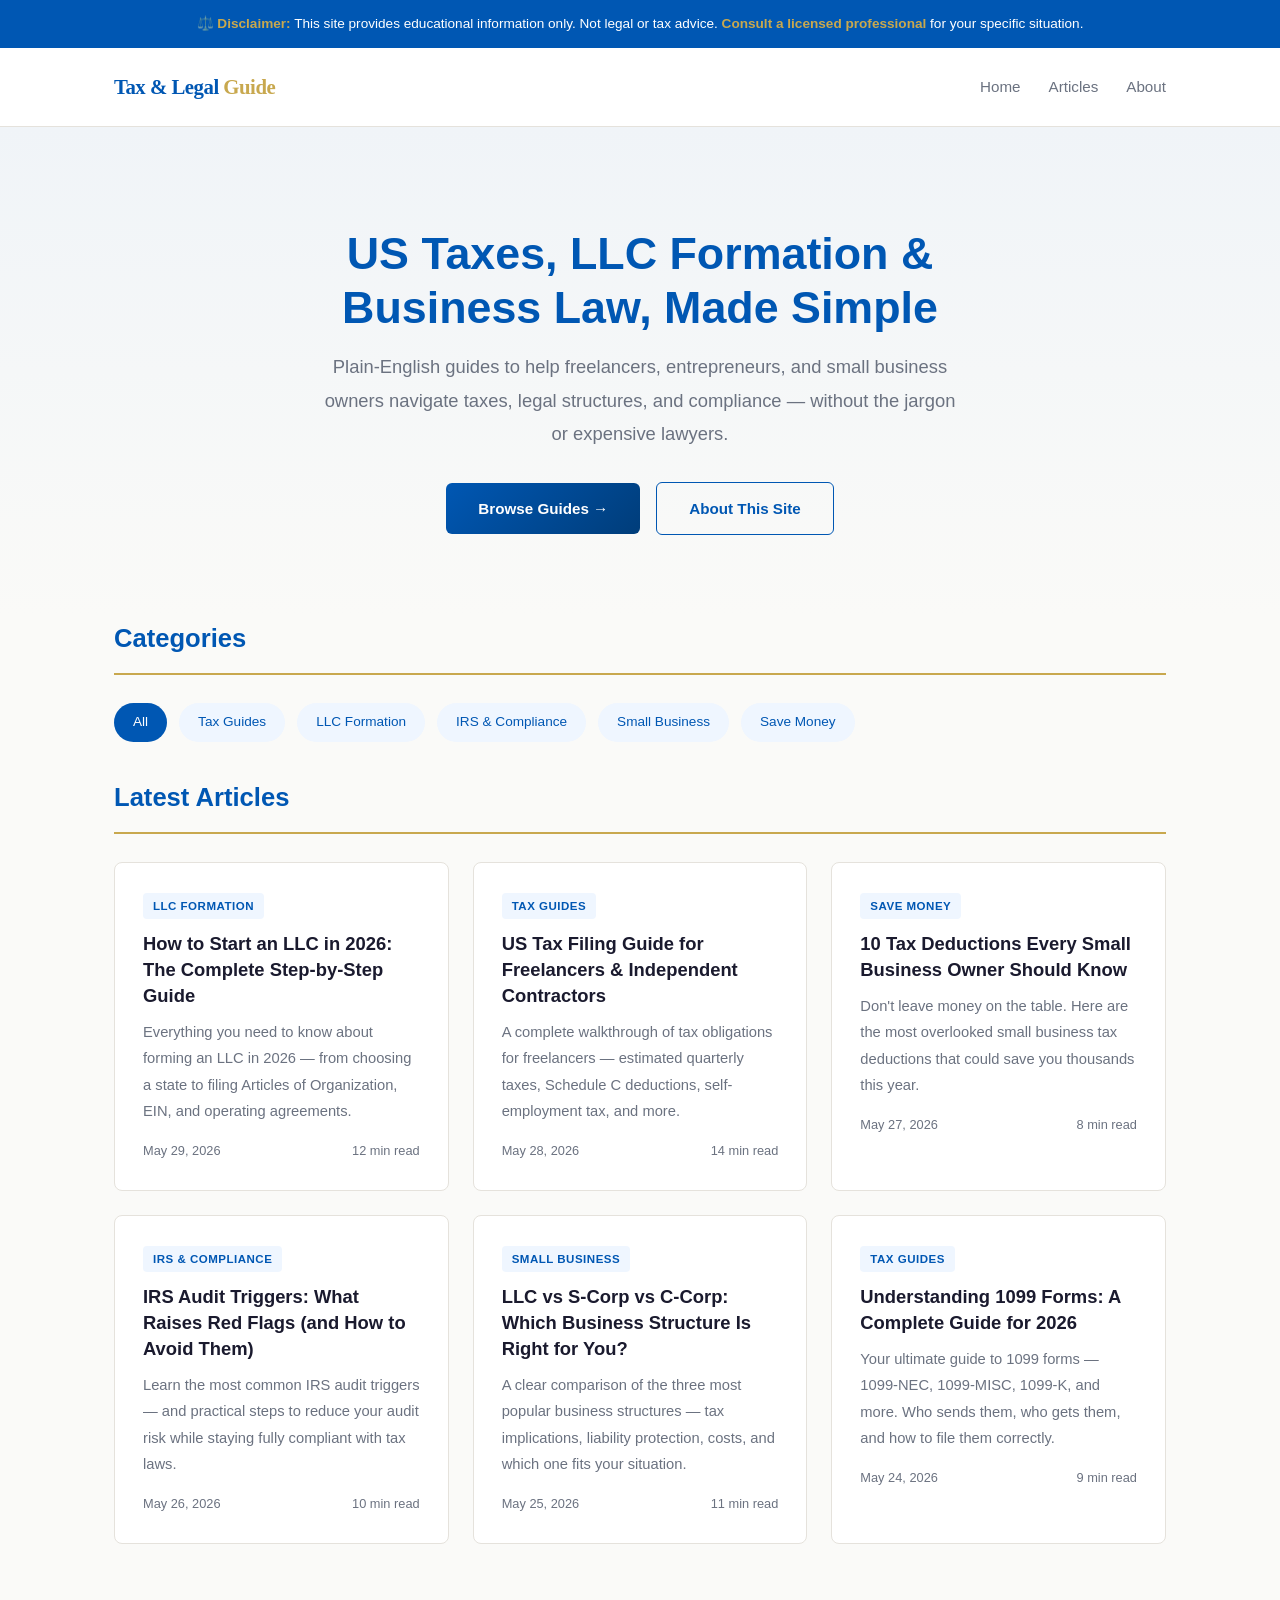
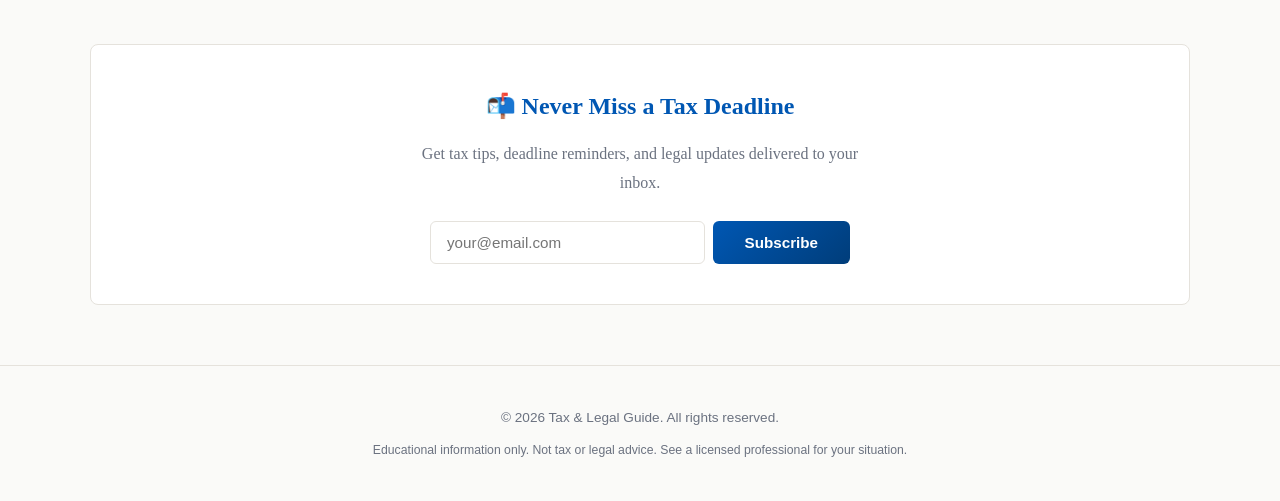
==== index.html @ c6a46f3a "🚀 Initial: Tax & Legal Guide site launch" ====
<!DOCTYPE html>
<html lang="en">
<head>
  <meta charset="UTF-8">
  <meta name="viewport" content="width=device-width, initial-scale=1.0">
  <title>Tax & Legal Guide - US Tax Filing, LLC Setup & Business Law Explained</title>
  <meta name="description" content="Plain-English guides on US taxes, LLC formation, IRS rules, and small business legal essentials. Save money, stay compliant, and make informed decisions.">
  <link rel="canonical" href="https://taxlegalguide.com/">
  <link rel="stylesheet" href="/assets/css/style.css">

  <!-- Open Graph -->
  <meta property="og:title" content="Tax & Legal Guide - US Tax, LLC & Business Law Explained">
  <meta property="og:description" content="Plain-English tax and legal guides for small business owners and freelancers.">
  <meta property="og:type" content="website">
  <meta property="og:url" content="https://taxlegalguide.com/">

  <!-- Twitter -->
  <meta name="twitter:card" content="summary_large_image">
  <meta name="twitter:title" content="Tax & Legal Guide">
  <meta name="twitter:description" content="US taxes, LLC setup, and business law made simple.">
</head>
<body>
  <div class="trust-banner">
    <div class="container">
      ⚖️ <strong>Disclaimer:</strong> This site provides educational information only. Not legal or tax advice. <strong>Consult a licensed professional</strong> for your specific situation.
    </div>
  </div>

  <header>
    <div class="container header-inner">
      <a href="/" class="logo">Tax & Legal <span>Guide</span></a>
      <ul class="nav-links">
        <li><a href="/">Home</a></li>
        <li><a href="/articles/">Articles</a></li>
        <li><a href="/about.html">About</a></li>
      </ul>
    </div>
  </header>

  <section class="hero">
    <div class="container">
      <h1>US Taxes, LLC Formation &<br>Business Law, Made Simple</h1>
      <p>Plain-English guides to help freelancers, entrepreneurs, and small business owners navigate taxes, legal structures, and compliance — without the jargon or expensive lawyers.</p>
      <a href="/articles/" class="btn btn-primary">Browse Guides →</a>
      <a href="/about.html" style="margin-left:12px;" class="btn btn-outline">About This Site</a>
    </div>
  </section>

  <section class="container">
    <h2 class="section-title">Categories</h2>
    <div class="categories">
      <span class="cat-tag active">All</span>
      <span class="cat-tag">Tax Guides</span>
      <span class="cat-tag">LLC Formation</span>
      <span class="cat-tag">IRS & Compliance</span>
      <span class="cat-tag">Small Business</span>
      <span class="cat-tag">Save Money</span>
    </div>
  </section>

  <section class="container">
    <h2 class="section-title">Latest Articles</h2>
    <div class="articles-grid" id="latest-articles">
      <!-- Articles loaded via JS -->
    </div>
  </section>

  <section class="container" style="padding: 40px 0 60px;">
    <div style="background: var(--bg-card); border-radius: 8px; padding: 40px; border: 1px solid var(--border); text-align: center;">
      <h2 style="font-size: 1.5em; margin-bottom: 12px; color: var(--primary);">📬 Never Miss a Tax Deadline</h2>
      <p style="color: var(--text-muted); margin-bottom: 24px; max-width: 480px; margin-left: auto; margin-right: auto;">Get tax tips, deadline reminders, and legal updates delivered to your inbox.</p>
      <form style="display: flex; gap: 8px; max-width: 420px; margin: 0 auto;">
        <input type="email" placeholder="your@email.com" style="flex: 1; padding: 12px 16px; border-radius: 6px; border: 1px solid var(--border); background: #fff; color: var(--text); font-size: 0.95em;">
        <button type="submit" class="btn btn-primary">Subscribe</button>
      </form>
    </div>
  </section>

  <footer>
    <div class="container">
      <p>© 2026 Tax & Legal Guide. All rights reserved.</p>
      <p style="margin-top: 8px; font-size: 0.9em;">Educational information only. Not tax or legal advice. See a licensed professional for your situation.</p>
    </div>
  </footer>

  <script src="/assets/js/main.js"></script>
</body>
</html>
---- assets/css/style.css ----
/* ===== Legal & Tax Education Site - style.css ===== */
:root {
  --primary: #0057B3;
  --primary-dark: #003D7A;
  --accent: #C8A84E;
  --bg: #FAFAF8;
  --bg-card: #FFFFFF;
  --bg-card-hover: #F5F3EE;
  --text: #1A1A2E;
  --text-muted: #6B7280;
  --border: #E5E2DC;
  --gradient: linear-gradient(135deg, #0057B3, #003D7A);
}

*, *::before, *::after { box-sizing: border-box; margin: 0; padding: 0; }

body {
  font-family: 'Georgia', 'Times New Roman', serif;
  background: var(--bg);
  color: var(--text);
  line-height: 1.8;
  -webkit-font-smoothing: antialiased;
}

.container { max-width: 1100px; margin: 0 auto; padding: 0 24px; }

/* Header */
header {
  background: #fff;
  border-bottom: 1px solid var(--border);
  position: sticky;
  top: 0;
  z-index: 100;
  padding: 20px 0;
}

.header-inner {
  display: flex;
  align-items: center;
  justify-content: space-between;
}

.logo {
  font-size: 1.3em;
  font-weight: 700;
  color: var(--primary);
  text-decoration: none;
  letter-spacing: -0.5px;
}
.logo span { color: var(--accent); }

.nav-links { display: flex; gap: 28px; list-style: none; }
.nav-links a {
  color: var(--text-muted);
  text-decoration: none;
  font-size: 0.95em;
  font-family: -apple-system, BlinkMacSystemFont, 'Segoe UI', Roboto, sans-serif;
  font-weight: 500;
  transition: color 0.2s;
}
.nav-links a:hover { color: var(--primary); }

/* Hero */
.hero {
  padding: 100px 0 80px;
  text-align: center;
  background: linear-gradient(to bottom, #F0F4F8, var(--bg));
}

.hero h1 {
  font-size: 2.8em;
  font-weight: 800;
  line-height: 1.2;
  margin-bottom: 16px;
  color: var(--primary);
  font-family: -apple-system, BlinkMacSystemFont, 'Segoe UI', sans-serif;
}

.hero p {
  font-size: 1.15em;
  color: var(--text-muted);
  max-width: 640px;
  margin: 0 auto 32px;
  font-family: -apple-system, BlinkMacSystemFont, 'Segoe UI', sans-serif;
}

/* Buttons */
.btn {
  display: inline-block;
  padding: 12px 32px;
  border-radius: 6px;
  font-weight: 600;
  font-size: 0.95em;
  text-decoration: none;
  transition: all 0.25s;
  cursor: pointer;
  font-family: -apple-system, BlinkMacSystemFont, 'Segoe UI', sans-serif;
}

.btn-primary {
  background: var(--gradient);
  color: #fff;
  border: none;
}
.btn-primary:hover { transform: translateY(-2px); box-shadow: 0 8px 24px rgba(0,87,179,0.3); }

.btn-outline {
  background: transparent;
  color: var(--primary);
  border: 1px solid var(--primary);
}
.btn-outline:hover { background: rgba(0,87,179,0.06); }

/* Trust Banner */
.trust-banner {
  background: var(--primary);
  color: #fff;
  padding: 12px 0;
  text-align: center;
  font-size: 0.85em;
  font-family: -apple-system, BlinkMacSystemFont, 'Segoe UI', sans-serif;
}
.trust-banner strong { color: var(--accent); }

/* Articles Grid */
.section-title {
  font-size: 1.6em;
  font-weight: 700;
  margin-bottom: 28px;
  padding-bottom: 12px;
  border-bottom: 2px solid var(--accent);
  color: var(--primary);
  font-family: -apple-system, BlinkMacSystemFont, 'Segoe UI', sans-serif;
}

.categories {
  display: flex;
  gap: 12px;
  flex-wrap: wrap;
  margin-bottom: 32px;
}

.cat-tag {
  padding: 6px 18px;
  border-radius: 20px;
  font-size: 0.85em;
  font-weight: 500;
  background: #EFF6FF;
  color: var(--primary);
  border: 1px solid transparent;
  cursor: pointer;
  transition: all 0.2s;
  font-family: -apple-system, BlinkMacSystemFont, 'Segoe UI', sans-serif;
}
.cat-tag:hover, .cat-tag.active {
  background: var(--primary);
  color: #fff;
}

.articles-grid {
  display: grid;
  grid-template-columns: repeat(auto-fill, minmax(320px, 1fr));
  gap: 24px;
  margin-bottom: 60px;
}

.article-card {
  background: var(--bg-card);
  border-radius: 8px;
  padding: 28px;
  border: 1px solid var(--border);
  transition: all 0.3s;
}
.article-card:hover {
  border-color: var(--primary);
  box-shadow: 0 4px 16px rgba(0,87,179,0.1);
  transform: translateY(-2px);
}

.article-card .tag {
  display: inline-block;
  padding: 3px 10px;
  border-radius: 4px;
  font-size: 0.72em;
  font-weight: 600;
  background: #EFF6FF;
  color: var(--primary);
  margin-bottom: 12px;
  text-transform: uppercase;
  letter-spacing: 0.5px;
  font-family: -apple-system, BlinkMacSystemFont, 'Segoe UI', sans-serif;
}

.article-card h3 {
  font-size: 1.15em;
  margin-bottom: 10px;
  line-height: 1.4;
  font-family: -apple-system, BlinkMacSystemFont, 'Segoe UI', sans-serif;
}
.article-card h3 a {
  color: var(--text);
  text-decoration: none;
}
.article-card h3 a:hover { color: var(--primary); }

.article-card p {
  color: var(--text-muted);
  font-size: 0.92em;
  margin-bottom: 14px;
  font-family: -apple-system, BlinkMacSystemFont, 'Segoe UI', sans-serif;
}

.article-card .meta {
  display: flex;
  justify-content: space-between;
  color: var(--text-muted);
  font-size: 0.8em;
  font-family: -apple-system, BlinkMacSystemFont, 'Segoe UI', sans-serif;
}

/* Article Page */
.article-page { padding: 60px 0; }
.article-page article { max-width: 760px; margin: 0 auto; }

.article-page h1 {
  font-size: 2.2em;
  font-weight: 800;
  line-height: 1.2;
  margin-bottom: 12px;
  color: var(--primary);
  font-family: -apple-system, BlinkMacSystemFont, 'Segoe UI', sans-serif;
}

.article-page .meta-top {
  color: var(--text-muted);
  font-size: 0.88em;
  margin-bottom: 28px;
  padding-bottom: 20px;
  border-bottom: 1px solid var(--border);
  font-family: -apple-system, BlinkMacSystemFont, 'Segoe UI', sans-serif;
}

.article-page h2 {
  font-size: 1.4em;
  margin: 36px 0 16px;
  color: var(--primary);
  font-family: -apple-system, BlinkMacSystemFont, 'Segoe UI', sans-serif;
}

.article-page h3 {
  font-size: 1.15em;
  margin: 28px 0 12px;
  font-weight: 700;
}

.article-page p, .article-page li { margin-bottom: 16px; }

.article-page ul, .article-page ol { padding-left: 24px; margin-bottom: 20px; }

.article-page blockquote {
  border-left: 4px solid var(--accent);
  padding: 16px 24px;
  margin: 24px 0;
  background: #F9F6F0;
  border-radius: 0 8px 8px 0;
  color: var(--text-muted);
  font-style: italic;
}

.article-page table {
  width: 100%;
  border-collapse: collapse;
  margin: 24px 0;
  font-family: -apple-system, BlinkMacSystemFont, 'Segoe UI', sans-serif;
  font-size: 0.92em;
}
.article-page th, .article-page td {
  padding: 12px 16px;
  border: 1px solid var(--border);
  text-align: left;
}
.article-page th {
  background: var(--bg-card-hover);
  font-weight: 600;
}

/* Disclaimer */
.disclaimer {
  background: #FFFBEB;
  border: 1px solid #FDE68A;
  border-radius: 8px;
  padding: 16px 20px;
  margin: 32px 0;
  font-size: 0.85em;
  color: #92400E;
  font-family: -apple-system, BlinkMacSystemFont, 'Segoe UI', sans-serif;
}

/* Footer */
footer {
  border-top: 1px solid var(--border);
  padding: 40px 0;
  text-align: center;
  color: var(--text-muted);
  font-size: 0.85em;
  font-family: -apple-system, BlinkMacSystemFont, 'Segoe UI', sans-serif;
}

/* Responsive */
@media (max-width: 768px) {
  .hero h1 { font-size: 2em; }
  .nav-links { display: none; }
  .articles-grid { grid-template-columns: 1fr; }
}
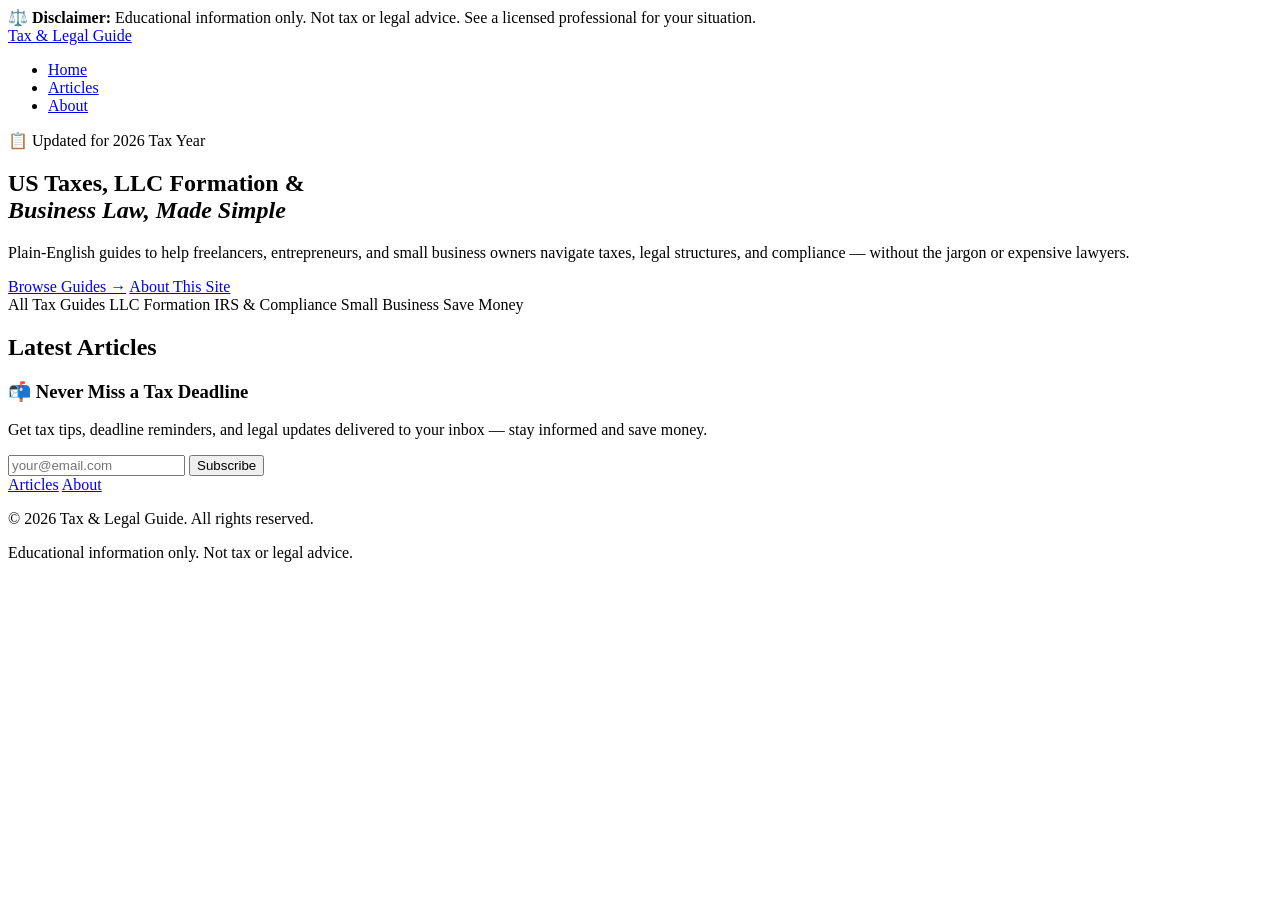
==== commit 640c2028: "🎨 Major design overhaul & path fixes - Fixed all root-relative paths for GitHub Pages subpath hostin" ====
--- a/index.html
+++ b/index.html
@@ -1,20 +1,19 @@
 <!DOCTYPE html>
 <html lang="en">
 <head>
+<base href="/legal-tax-guide/">
   <meta charset="UTF-8">
   <meta name="viewport" content="width=device-width, initial-scale=1.0">
   <title>Tax & Legal Guide - US Tax Filing, LLC Setup & Business Law Explained</title>
   <meta name="description" content="Plain-English guides on US taxes, LLC formation, IRS rules, and small business legal essentials. Save money, stay compliant, and make informed decisions.">
-  <link rel="canonical" href="https://taxlegalguide.com/">
-  <link rel="stylesheet" href="/assets/css/style.css">
+  <link rel="canonical" href="https://renerhu.github.io/legal-tax-guide/">
+  <link rel="stylesheet" href="assets/css/style.css">
 
   <!-- Open Graph -->
   <meta property="og:title" content="Tax & Legal Guide - US Tax, LLC & Business Law Explained">
   <meta property="og:description" content="Plain-English tax and legal guides for small business owners and freelancers.">
   <meta property="og:type" content="website">
-  <meta property="og:url" content="https://taxlegalguide.com/">
-
-  <!-- Twitter -->
+  <meta property="og:url" content="https://renerhu.github.io/legal-tax-guide/">
   <meta name="twitter:card" content="summary_large_image">
   <meta name="twitter:title" content="Tax & Legal Guide">
   <meta name="twitter:description" content="US taxes, LLC setup, and business law made simple.">
@@ -22,7 +21,7 @@
 <body>
   <div class="trust-banner">
     <div class="container">
-      ⚖️ <strong>Disclaimer:</strong> This site provides educational information only. Not legal or tax advice. <strong>Consult a licensed professional</strong> for your specific situation.
+      ⚖️ <strong>Disclaimer:</strong> Educational information only. Not tax or legal advice. See a licensed professional for your situation.
     </div>
   </div>
 
@@ -31,58 +30,72 @@
       <a href="/" class="logo">Tax & Legal <span>Guide</span></a>
       <ul class="nav-links">
         <li><a href="/">Home</a></li>
-        <li><a href="/articles/">Articles</a></li>
-        <li><a href="/about.html">About</a></li>
+        <li><a href="articles/">Articles</a></li>
+        <li><a href="about.html">About</a></li>
       </ul>
     </div>
   </header>
 
   <section class="hero">
     <div class="container">
-      <h1>US Taxes, LLC Formation &<br>Business Law, Made Simple</h1>
+      <div class="hero-badge">📋 Updated for 2026 Tax Year</div>
+      <h1>US Taxes, LLC Formation &<br><em>Business Law, Made Simple</em></h1>
       <p>Plain-English guides to help freelancers, entrepreneurs, and small business owners navigate taxes, legal structures, and compliance — without the jargon or expensive lawyers.</p>
-      <a href="/articles/" class="btn btn-primary">Browse Guides →</a>
-      <a href="/about.html" style="margin-left:12px;" class="btn btn-outline">About This Site</a>
+      <div class="hero-actions">
+        <a href="articles/" class="btn btn-primary">Browse Guides →</a>
+        <a href="about.html" class="btn btn-secondary">About This Site</a>
+      </div>
     </div>
   </section>
 
-  <section class="container">
-    <h2 class="section-title">Categories</h2>
-    <div class="categories">
-      <span class="cat-tag active">All</span>
-      <span class="cat-tag">Tax Guides</span>
-      <span class="cat-tag">LLC Formation</span>
-      <span class="cat-tag">IRS & Compliance</span>
-      <span class="cat-tag">Small Business</span>
-      <span class="cat-tag">Save Money</span>
+  <section class="categories-bar">
+    <div class="container">
+      <div class="categories">
+        <span class="cat-tag active">All</span>
+        <span class="cat-tag">Tax Guides</span>
+        <span class="cat-tag">LLC Formation</span>
+        <span class="cat-tag">IRS & Compliance</span>
+        <span class="cat-tag">Small Business</span>
+        <span class="cat-tag">Save Money</span>
+      </div>
     </div>
   </section>
 
-  <section class="container">
-    <h2 class="section-title">Latest Articles</h2>
-    <div class="articles-grid" id="latest-articles">
-      <!-- Articles loaded via JS -->
+  <section class="section">
+    <div class="container">
+      <div class="section-header">
+        <h2 class="section-title">Latest Articles</h2>
+      </div>
+      <div class="articles-grid" id="latest-articles">
+        <!-- Articles loaded via JS -->
+      </div>
     </div>
   </section>
 
-  <section class="container" style="padding: 40px 0 60px;">
-    <div style="background: var(--bg-card); border-radius: 8px; padding: 40px; border: 1px solid var(--border); text-align: center;">
-      <h2 style="font-size: 1.5em; margin-bottom: 12px; color: var(--primary);">📬 Never Miss a Tax Deadline</h2>
-      <p style="color: var(--text-muted); margin-bottom: 24px; max-width: 480px; margin-left: auto; margin-right: auto;">Get tax tips, deadline reminders, and legal updates delivered to your inbox.</p>
-      <form style="display: flex; gap: 8px; max-width: 420px; margin: 0 auto;">
-        <input type="email" placeholder="your@email.com" style="flex: 1; padding: 12px 16px; border-radius: 6px; border: 1px solid var(--border); background: #fff; color: var(--text); font-size: 0.95em;">
-        <button type="submit" class="btn btn-primary">Subscribe</button>
-      </form>
+  <section class="newsletter-section">
+    <div class="container">
+      <div class="newsletter-box">
+        <h3>📬 Never Miss a Tax Deadline</h3>
+        <p>Get tax tips, deadline reminders, and legal updates delivered to your inbox — stay informed and save money.</p>
+        <form class="subscribe-form">
+          <input type="email" placeholder="your@email.com" required>
+          <button type="submit" class="btn btn-primary">Subscribe</button>
+        </form>
+      </div>
     </div>
   </section>
 
   <footer>
     <div class="container">
+      <div class="footer-links">
+        <a href="articles/">Articles</a>
+        <a href="about.html">About</a>
+      </div>
       <p>© 2026 Tax & Legal Guide. All rights reserved.</p>
-      <p style="margin-top: 8px; font-size: 0.9em;">Educational information only. Not tax or legal advice. See a licensed professional for your situation.</p>
+      <p style="margin-top: 4px;">Educational information only. Not tax or legal advice.</p>
     </div>
   </footer>
 
-  <script src="/assets/js/main.js"></script>
+  <script src="assets/js/main.js"></script>
 </body>
 </html>
--- a/assets/css/style.css
+++ b/assets/css/style.css
@@ -1,37 +1,63 @@
-/* ===== Legal & Tax Education Site - style.css ===== */
+/* ========================================
+   Tax & Legal Guide - Premium Professional Theme
+   Trustworthy, authoritative, clean
+   ======================================== */
+
+@import url('https://fonts.googleapis.com/css2?family=Inter:wght@300;400;500;600;700;800&family=Source+Serif+Pro:wght@400;600;700&display=swap');
+
 :root {
-  --primary: #0057B3;
-  --primary-dark: #003D7A;
-  --accent: #C8A84E;
-  --bg: #FAFAF8;
-  --bg-card: #FFFFFF;
-  --bg-card-hover: #F5F3EE;
+  --primary: #1A56DB;
+  --primary-dark: #1340A0;
+  --primary-light: #3B82F6;
+  --accent: #D4A84B;
+  --accent-light: rgba(212,168,75,0.1);
+  --bg: #F7F8FA;
+  --bg-white: #FFFFFF;
+  --bg-elevated: #F0F2F5;
   --text: #1A1A2E;
-  --text-muted: #6B7280;
-  --border: #E5E2DC;
-  --gradient: linear-gradient(135deg, #0057B3, #003D7A);
+  --text-secondary: #4A5568;
+  --text-muted: #8896A6;
+  --border: #E2E6ED;
+  --border-hover: #CBD5E0;
+  --radius: 12px;
+  --radius-sm: 8px;
+  --shadow: 0 1px 3px rgba(0,0,0,0.06);
+  --shadow-md: 0 4px 12px rgba(0,0,0,0.06);
+  --shadow-lg: 0 12px 40px rgba(0,0,0,0.08);
 }
 
 *, *::before, *::after { box-sizing: border-box; margin: 0; padding: 0; }
 
+html { scroll-behavior: smooth; }
+
 body {
-  font-family: 'Georgia', 'Times New Roman', serif;
+  font-family: 'Inter', -apple-system, BlinkMacSystemFont, 'Segoe UI', sans-serif;
   background: var(--bg);
   color: var(--text);
-  line-height: 1.8;
+  line-height: 1.7;
   -webkit-font-smoothing: antialiased;
 }
 
-.container { max-width: 1100px; margin: 0 auto; padding: 0 24px; }
-
-/* Header */
+.container { max-width: 1120px; margin: 0 auto; padding: 0 24px; }
+
+/* --- Trust Banner --- */
+.trust-banner {
+  background: #1A365D;
+  color: #CBD5E0;
+  padding: 10px 0;
+  text-align: center;
+  font-size: 0.8em;
+}
+.trust-banner strong { color: var(--accent); }
+
+/* --- Header --- */
 header {
-  background: #fff;
+  background: var(--bg-white);
   border-bottom: 1px solid var(--border);
   position: sticky;
   top: 0;
   z-index: 100;
-  padding: 20px 0;
+  padding: 16px 0;
 }
 
 .header-inner {
@@ -41,139 +67,214 @@
 }
 
 .logo {
-  font-size: 1.3em;
-  font-weight: 700;
+  font-size: 1.2em;
+  font-weight: 800;
   color: var(--primary);
   text-decoration: none;
-  letter-spacing: -0.5px;
-}
-.logo span { color: var(--accent); }
-
-.nav-links { display: flex; gap: 28px; list-style: none; }
+  letter-spacing: -0.3px;
+}
+.logo span { color: var(--accent); font-weight: 700; }
+
+.logo-badge {
+  display: inline-block;
+  font-size: 0.42em;
+  font-weight: 600;
+  background: #EEF2FF;
+  color: var(--primary);
+  padding: 2px 8px;
+  border-radius: 4px;
+  vertical-align: super;
+  margin-left: 4px;
+}
+
+.nav-links {
+  display: flex;
+  gap: 28px;
+  list-style: none;
+  align-items: center;
+}
 .nav-links a {
-  color: var(--text-muted);
+  color: var(--text-secondary);
   text-decoration: none;
-  font-size: 0.95em;
-  font-family: -apple-system, BlinkMacSystemFont, 'Segoe UI', Roboto, sans-serif;
+  font-size: 0.9em;
   font-weight: 500;
   transition: color 0.2s;
 }
 .nav-links a:hover { color: var(--primary); }
 
-/* Hero */
+/* --- Hero Section --- */
 .hero {
   padding: 100px 0 80px;
   text-align: center;
-  background: linear-gradient(to bottom, #F0F4F8, var(--bg));
+  background: linear-gradient(180deg, #EBF0FA 0%, var(--bg) 100%);
+  position: relative;
+  overflow: hidden;
+}
+
+.hero::before {
+  content: '';
+  position: absolute;
+  top: -200px;
+  right: -200px;
+  width: 600px;
+  height: 600px;
+  background: radial-gradient(circle, rgba(26,86,219,0.04), transparent 60%);
+  pointer-events: none;
+}
+
+.hero-badge {
+  display: inline-flex;
+  align-items: center;
+  gap: 6px;
+  padding: 6px 16px;
+  border-radius: 100px;
+  font-size: 0.78em;
+  font-weight: 600;
+  background: var(--bg-white);
+  color: var(--primary);
+  border: 1px solid var(--border);
+  margin-bottom: 24px;
+  box-shadow: var(--shadow);
 }
 
 .hero h1 {
   font-size: 2.8em;
   font-weight: 800;
-  line-height: 1.2;
+  line-height: 1.15;
   margin-bottom: 16px;
-  color: var(--primary);
-  font-family: -apple-system, BlinkMacSystemFont, 'Segoe UI', sans-serif;
+  color: var(--text);
+  letter-spacing: -1px;
+}
+
+.hero h1 em {
+  font-style: normal;
+  color: var(--primary);
 }
 
 .hero p {
-  font-size: 1.15em;
-  color: var(--text-muted);
-  max-width: 640px;
+  font-size: 1.1em;
+  color: var(--text-secondary);
+  max-width: 580px;
   margin: 0 auto 32px;
-  font-family: -apple-system, BlinkMacSystemFont, 'Segoe UI', sans-serif;
-}
-
-/* Buttons */
+  line-height: 1.65;
+}
+
+.hero-actions {
+  display: flex;
+  gap: 12px;
+  justify-content: center;
+  flex-wrap: wrap;
+}
+
+/* --- Buttons --- */
 .btn {
-  display: inline-block;
-  padding: 12px 32px;
-  border-radius: 6px;
+  display: inline-flex;
+  align-items: center;
+  gap: 8px;
+  padding: 13px 28px;
+  border-radius: var(--radius-sm);
   font-weight: 600;
-  font-size: 0.95em;
+  font-size: 0.9em;
   text-decoration: none;
-  transition: all 0.25s;
+  transition: all 0.2s ease;
   cursor: pointer;
-  font-family: -apple-system, BlinkMacSystemFont, 'Segoe UI', sans-serif;
+  border: none;
 }
 
 .btn-primary {
-  background: var(--gradient);
-  color: #fff;
-  border: none;
-}
-.btn-primary:hover { transform: translateY(-2px); box-shadow: 0 8px 24px rgba(0,87,179,0.3); }
-
-.btn-outline {
-  background: transparent;
-  color: var(--primary);
-  border: 1px solid var(--primary);
-}
-.btn-outline:hover { background: rgba(0,87,179,0.06); }
-
-/* Trust Banner */
-.trust-banner {
   background: var(--primary);
   color: #fff;
-  padding: 12px 0;
-  text-align: center;
-  font-size: 0.85em;
-  font-family: -apple-system, BlinkMacSystemFont, 'Segoe UI', sans-serif;
-}
-.trust-banner strong { color: var(--accent); }
-
-/* Articles Grid */
-.section-title {
-  font-size: 1.6em;
-  font-weight: 700;
-  margin-bottom: 28px;
-  padding-bottom: 12px;
-  border-bottom: 2px solid var(--accent);
-  color: var(--primary);
-  font-family: -apple-system, BlinkMacSystemFont, 'Segoe UI', sans-serif;
+  box-shadow: 0 2px 8px rgba(26,86,219,0.25);
+}
+.btn-primary:hover {
+  background: var(--primary-dark);
+  transform: translateY(-1px);
+  box-shadow: 0 6px 20px rgba(26,86,219,0.3);
+}
+
+.btn-secondary {
+  background: var(--bg-white);
+  color: var(--text-secondary);
+  border: 1px solid var(--border);
+}
+.btn-secondary:hover {
+  border-color: var(--primary);
+  color: var(--primary);
+  box-shadow: var(--shadow);
+}
+
+/* --- Categories --- */
+.categories-bar {
+  padding: 40px 0 0;
 }
 
 .categories {
   display: flex;
-  gap: 12px;
+  gap: 8px;
   flex-wrap: wrap;
-  margin-bottom: 32px;
+  justify-content: center;
 }
 
 .cat-tag {
-  padding: 6px 18px;
-  border-radius: 20px;
-  font-size: 0.85em;
+  padding: 8px 20px;
+  border-radius: 100px;
+  font-size: 0.82em;
   font-weight: 500;
-  background: #EFF6FF;
-  color: var(--primary);
-  border: 1px solid transparent;
+  background: var(--bg-white);
+  color: var(--text-secondary);
+  border: 1px solid var(--border);
   cursor: pointer;
   transition: all 0.2s;
-  font-family: -apple-system, BlinkMacSystemFont, 'Segoe UI', sans-serif;
-}
-.cat-tag:hover, .cat-tag.active {
+  font-family: 'Inter', sans-serif;
+}
+.cat-tag:hover {
+  border-color: var(--primary);
+  color: var(--primary);
+  background: #EEF2FF;
+}
+.cat-tag.active {
   background: var(--primary);
   color: #fff;
-}
-
+  border-color: var(--primary);
+}
+
+/* --- Section --- */
+.section {
+  padding: 64px 0;
+}
+
+.section-header {
+  margin-bottom: 40px;
+}
+
+.section-title {
+  font-size: 1.55em;
+  font-weight: 700;
+  color: var(--text);
+  padding-bottom: 10px;
+  border-bottom: 2px solid var(--accent);
+  display: inline-block;
+}
+
+/* --- Articles Grid --- */
 .articles-grid {
   display: grid;
-  grid-template-columns: repeat(auto-fill, minmax(320px, 1fr));
-  gap: 24px;
-  margin-bottom: 60px;
+  grid-template-columns: repeat(auto-fill, minmax(340px, 1fr));
+  gap: 20px;
 }
 
 .article-card {
-  background: var(--bg-card);
-  border-radius: 8px;
+  background: var(--bg-white);
+  border-radius: var(--radius);
   padding: 28px;
   border: 1px solid var(--border);
-  transition: all 0.3s;
-}
+  transition: all 0.3s ease;
+  box-shadow: var(--shadow);
+}
+
 .article-card:hover {
   border-color: var(--primary);
-  box-shadow: 0 4px 16px rgba(0,87,179,0.1);
+  box-shadow: var(--shadow-md);
   transform: translateY(-2px);
 }
 
@@ -181,33 +282,40 @@
   display: inline-block;
   padding: 3px 10px;
   border-radius: 4px;
-  font-size: 0.72em;
+  font-size: 0.7em;
   font-weight: 600;
-  background: #EFF6FF;
+  text-transform: uppercase;
+  letter-spacing: 0.3px;
+  background: #EEF2FF;
   color: var(--primary);
   margin-bottom: 12px;
-  text-transform: uppercase;
-  letter-spacing: 0.5px;
-  font-family: -apple-system, BlinkMacSystemFont, 'Segoe UI', sans-serif;
-}
+}
+
+.article-card .tag.tag-tax { background: #F0FFF4; color: #276749; }
+.article-card .tag.tag-llc { background: #FFF5F5; color: #C53030; }
+.article-card .tag.tag-irs { background: #FFFAF0; color: #C05621; }
+.article-card .tag.tag-money { background: #F0FFF4; color: #276749; }
+.article-card .tag.tag-business { background: #EBF8FF; color: #2B6CB0; }
 
 .article-card h3 {
-  font-size: 1.15em;
+  font-size: 1.1em;
+  font-weight: 700;
   margin-bottom: 10px;
   line-height: 1.4;
-  font-family: -apple-system, BlinkMacSystemFont, 'Segoe UI', sans-serif;
-}
+}
+
 .article-card h3 a {
   color: var(--text);
   text-decoration: none;
+  transition: color 0.2s;
 }
 .article-card h3 a:hover { color: var(--primary); }
 
 .article-card p {
-  color: var(--text-muted);
-  font-size: 0.92em;
-  margin-bottom: 14px;
-  font-family: -apple-system, BlinkMacSystemFont, 'Segoe UI', sans-serif;
+  color: var(--text-secondary);
+  font-size: 0.88em;
+  line-height: 1.6;
+  margin-bottom: 16px;
 }
 
 .article-card .meta {
@@ -215,100 +323,199 @@
   justify-content: space-between;
   color: var(--text-muted);
   font-size: 0.8em;
-  font-family: -apple-system, BlinkMacSystemFont, 'Segoe UI', sans-serif;
-}
-
-/* Article Page */
+  padding-top: 14px;
+  border-top: 1px solid var(--border);
+}
+
+/* --- Newsletter --- */
+.newsletter-section {
+  padding: 60px 0;
+}
+
+.newsletter-box {
+  background: var(--bg-white);
+  border: 1px solid var(--border);
+  border-radius: var(--radius);
+  padding: 40px;
+  text-align: center;
+  max-width: 640px;
+  margin: 0 auto;
+  box-shadow: var(--shadow);
+}
+
+.newsletter-box h3 {
+  font-size: 1.3em;
+  font-weight: 700;
+  margin-bottom: 8px;
+}
+
+.newsletter-box p {
+  color: var(--text-secondary);
+  margin-bottom: 24px;
+  font-size: 0.92em;
+}
+
+.subscribe-form {
+  display: flex;
+  gap: 8px;
+  max-width: 420px;
+  margin: 0 auto;
+}
+
+.subscribe-form input {
+  flex: 1;
+  padding: 12px 16px;
+  border-radius: var(--radius-sm);
+  border: 1px solid var(--border);
+  background: var(--bg);
+  color: var(--text);
+  font-size: 0.9em;
+  outline: none;
+  transition: border-color 0.2s;
+  font-family: 'Inter', sans-serif;
+}
+.subscribe-form input:focus { border-color: var(--primary); }
+
+/* --- Article Page --- */
 .article-page { padding: 60px 0; }
 .article-page article { max-width: 760px; margin: 0 auto; }
 
-.article-page h1 {
+.article-page .article-header {
+  margin-bottom: 36px;
+}
+
+.article-page .article-header h1 {
   font-size: 2.2em;
   font-weight: 800;
   line-height: 1.2;
   margin-bottom: 12px;
-  color: var(--primary);
-  font-family: -apple-system, BlinkMacSystemFont, 'Segoe UI', sans-serif;
+  color: var(--text);
+  letter-spacing: -0.5px;
 }
 
 .article-page .meta-top {
+  display: flex;
+  gap: 16px;
   color: var(--text-muted);
-  font-size: 0.88em;
-  margin-bottom: 28px;
+  font-size: 0.85em;
   padding-bottom: 20px;
   border-bottom: 1px solid var(--border);
-  font-family: -apple-system, BlinkMacSystemFont, 'Segoe UI', sans-serif;
+  flex-wrap: wrap;
 }
 
 .article-page h2 {
   font-size: 1.4em;
-  margin: 36px 0 16px;
-  color: var(--primary);
-  font-family: -apple-system, BlinkMacSystemFont, 'Segoe UI', sans-serif;
+  font-weight: 700;
+  margin: 40px 0 16px;
+  color: var(--primary);
+  padding-bottom: 8px;
+  border-bottom: 1px solid var(--border);
 }
 
 .article-page h3 {
   font-size: 1.15em;
+  font-weight: 600;
   margin: 28px 0 12px;
-  font-weight: 700;
-}
-
-.article-page p, .article-page li { margin-bottom: 16px; }
-
-.article-page ul, .article-page ol { padding-left: 24px; margin-bottom: 20px; }
+}
+
+.article-page p, .article-page li {
+  color: var(--text-secondary);
+  margin-bottom: 16px;
+  line-height: 1.75;
+  font-size: 1.02em;
+}
+
+.article-page ul, .article-page ol { padding-left: 24px; margin-bottom: 24px; }
+.article-page li { margin-bottom: 8px; }
 
 .article-page blockquote {
   border-left: 4px solid var(--accent);
   padding: 16px 24px;
-  margin: 24px 0;
-  background: #F9F6F0;
-  border-radius: 0 8px 8px 0;
-  color: var(--text-muted);
+  margin: 28px 0;
+  background: var(--accent-light);
+  border-radius: 0 var(--radius-sm) var(--radius-sm) 0;
+  color: var(--text-secondary);
   font-style: italic;
+  font-size: 1em;
 }
 
 .article-page table {
   width: 100%;
   border-collapse: collapse;
   margin: 24px 0;
-  font-family: -apple-system, BlinkMacSystemFont, 'Segoe UI', sans-serif;
-  font-size: 0.92em;
-}
-.article-page th, .article-page td {
-  padding: 12px 16px;
-  border: 1px solid var(--border);
+  font-size: 0.9em;
+  border-radius: var(--radius-sm);
+  overflow: hidden;
+  box-shadow: var(--shadow);
+}
+.article-page th {
+  background: var(--primary);
+  color: #fff;
+  font-weight: 600;
+  padding: 12px 14px;
   text-align: left;
 }
-.article-page th {
-  background: var(--bg-card-hover);
-  font-weight: 600;
-}
-
-/* Disclaimer */
+.article-page td {
+  padding: 10px 14px;
+  border: 1px solid var(--border);
+  color: var(--text-secondary);
+}
+.article-page tr:nth-child(even) td { background: var(--bg); }
+
+.article-page strong { color: var(--text); }
+.article-page a { color: var(--primary); }
+.article-page a:hover { text-decoration: underline; }
+
+/* --- Disclaimer --- */
 .disclaimer {
   background: #FFFBEB;
   border: 1px solid #FDE68A;
-  border-radius: 8px;
-  padding: 16px 20px;
-  margin: 32px 0;
+  border-radius: var(--radius-sm);
+  padding: 14px 18px;
+  margin: 28px 0;
   font-size: 0.85em;
   color: #92400E;
-  font-family: -apple-system, BlinkMacSystemFont, 'Segoe UI', sans-serif;
-}
-
-/* Footer */
+  line-height: 1.5;
+}
+
+/* --- Footer --- */
 footer {
   border-top: 1px solid var(--border);
-  padding: 40px 0;
+  background: var(--bg-white);
+  padding: 40px 0 28px;
   text-align: center;
+}
+
+.footer-links {
+  display: flex;
+  justify-content: center;
+  gap: 24px;
+  margin-bottom: 16px;
+  flex-wrap: wrap;
+}
+.footer-links a {
   color: var(--text-muted);
+  text-decoration: none;
   font-size: 0.85em;
-  font-family: -apple-system, BlinkMacSystemFont, 'Segoe UI', sans-serif;
-}
-
-/* Responsive */
+  transition: color 0.2s;
+}
+.footer-links a:hover { color: var(--text-secondary); }
+
+footer p {
+  color: var(--text-muted);
+  font-size: 0.8em;
+}
+
+/* --- Responsive --- */
 @media (max-width: 768px) {
-  .hero h1 { font-size: 2em; }
+  .hero { padding: 60px 0 48px; }
+  .hero h1 { font-size: 1.8em; }
   .nav-links { display: none; }
   .articles-grid { grid-template-columns: 1fr; }
-}
+  .section { padding: 40px 0; }
+  .section-title { font-size: 1.3em; }
+  .article-page .article-header h1 { font-size: 1.5em; }
+  .newsletter-box { padding: 28px 20px; }
+  .subscribe-form { flex-direction: column; }
+  .subscribe-form .btn { width: 100%; justify-content: center; }
+}
